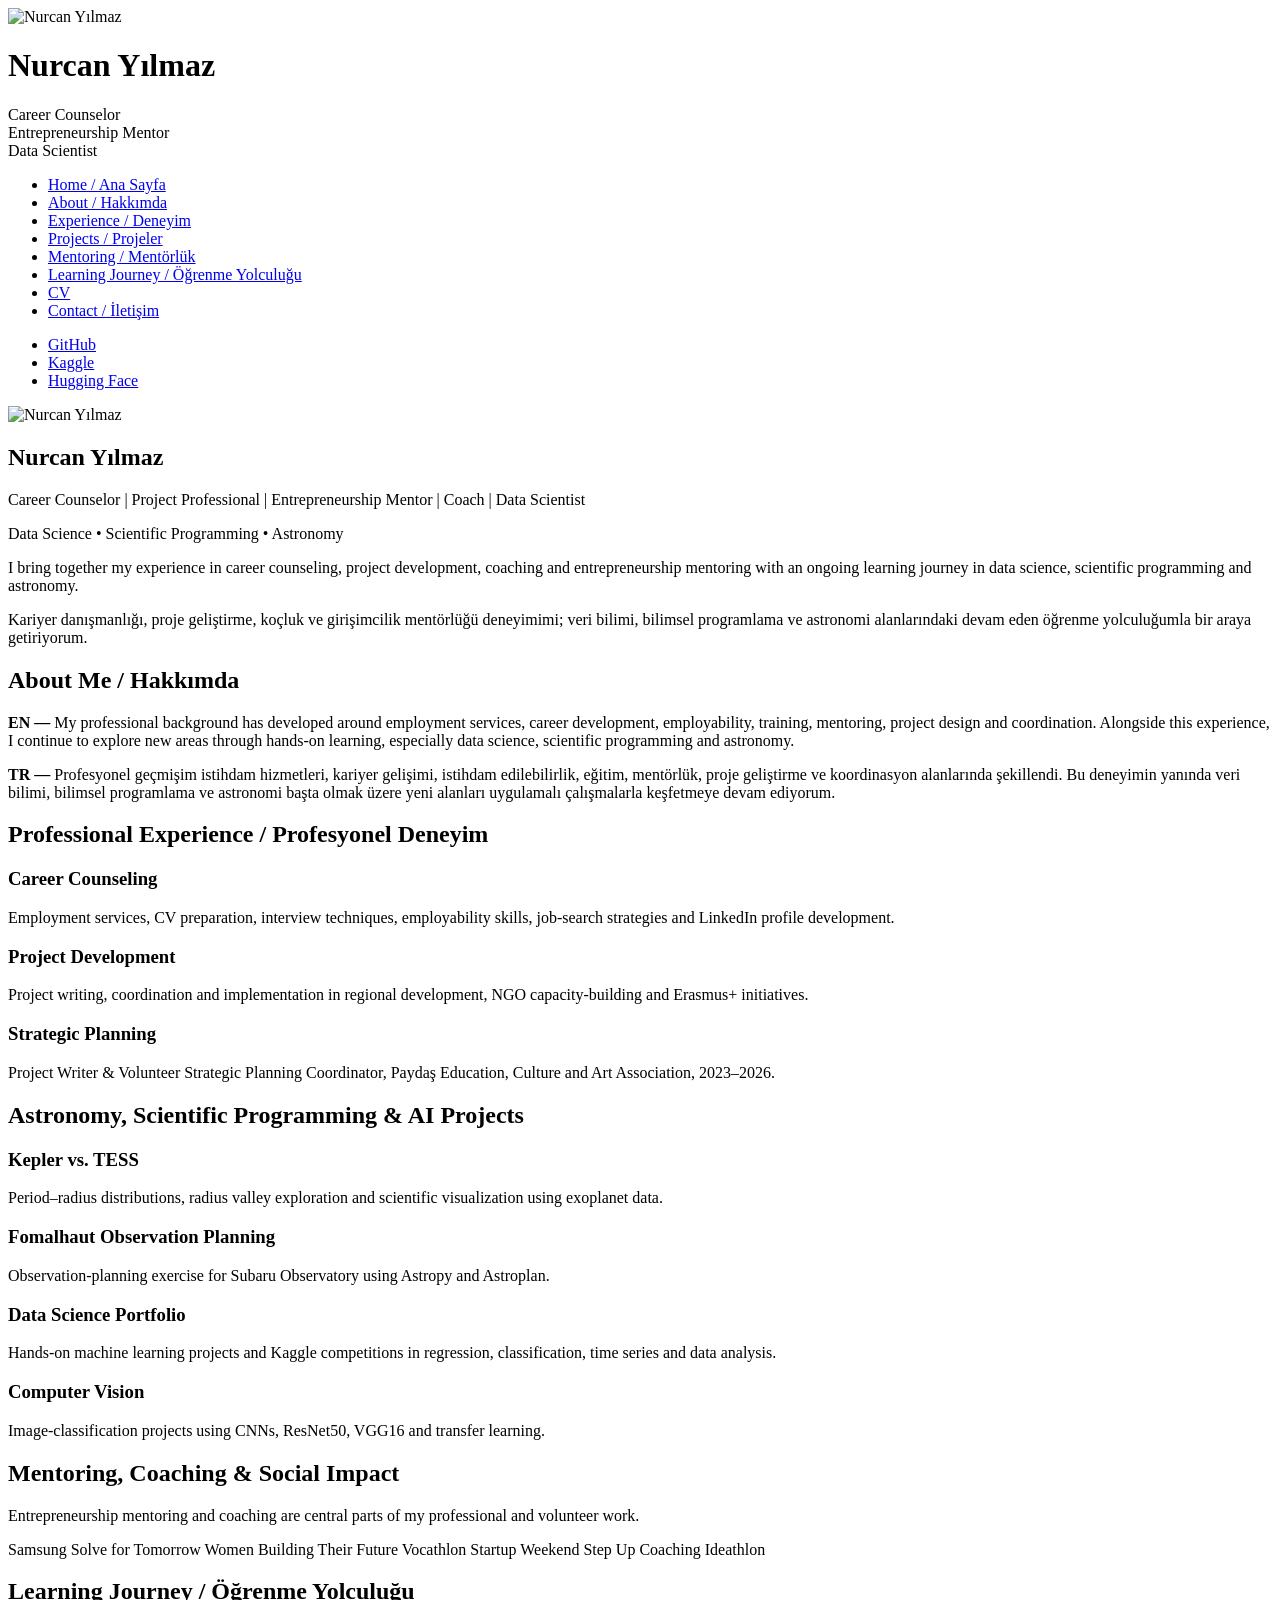
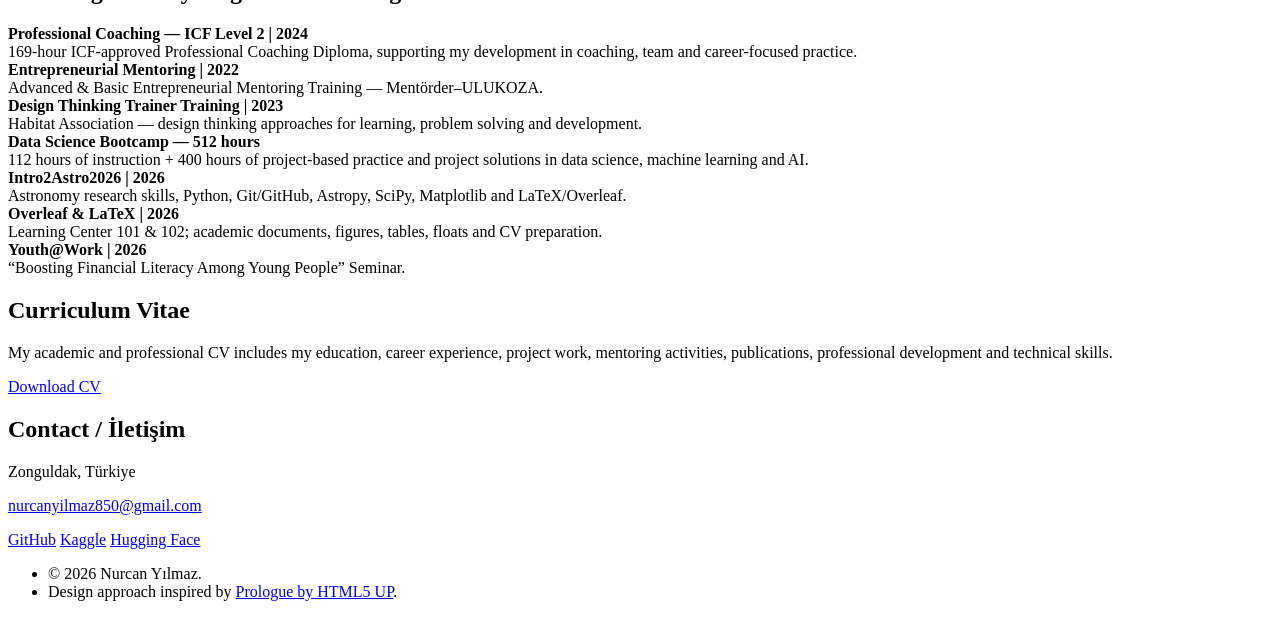
==== index.html @ 448220be "Add files via upload Add personal website" ====
<!DOCTYPE HTML>
<html lang="tr">
<head>
    <title>Nurcan Yılmaz | Personal Website</title>
    <meta charset="utf-8" />
    <meta name="viewport" content="width=device-width, initial-scale=1, user-scalable=no" />
    <meta name="description" content="Nurcan Yılmaz - Career Counselor, Project Professional, Entrepreneurship Mentor, Coach, Data Science and Astronomy Learning Journey" />
    <link rel="stylesheet" href="assets/main.css" />
</head>
<body>
<div id="header">
    <div class="top">
        <div id="logo">
            <span class="image avatar48"><img src="assets/profile.png" alt="Nurcan Yılmaz" /></span>
            <h1 id="title">Nurcan Yılmaz</h1>
            <p>Career Counselor<br/>Entrepreneurship Mentor<br/>Data Scientist</p>
        </div>
        <nav id="nav">
            <ul>
                <li><a href="#top">Home / Ana Sayfa</a></li>
                <li><a href="#about">About / Hakkımda</a></li>
                <li><a href="#experience">Experience / Deneyim</a></li>
                <li><a href="#projects">Projects / Projeler</a></li>
                <li><a href="#mentoring">Mentoring / Mentörlük</a></li>
                <li><a href="#learning">Learning Journey / Öğrenme Yolculuğu</a></li>
                <li><a href="#cv">CV</a></li>
                <li><a href="#contact">Contact / İletişim</a></li>
            </ul>
        </nav>
    </div>
    <div class="bottom">
        <ul class="icons">
            <li><a href="https://github.com/nurcanyilmaz850-lgtm" target="_blank">GitHub</a></li>
            <li><a href="https://www.kaggle.com/nurcanylmaz" target="_blank">Kaggle</a></li>
            <li><a href="https://huggingface.co/nurcany" target="_blank">Hugging Face</a></li>
        </ul>
    </div>
</div>

<div id="main">
    <section id="top" class="one dark cover">
        <div class="container hero">
            <img class="hero-photo" src="assets/profile.png" alt="Nurcan Yılmaz" />
            <header>
                <h2 class="alt">Nurcan Yılmaz</h2>
                <p class="role">Career Counselor | Project Professional | Entrepreneurship Mentor | Coach | Data Scientist</p>
                <p class="learning-line">Data Science • Scientific Programming • Astronomy</p>
                <p class="intro-en">
                    I bring together my experience in career counseling, project development, coaching and entrepreneurship mentoring
                    with an ongoing learning journey in data science, scientific programming and astronomy.
                </p>
                <p class="intro-tr">
                    Kariyer danışmanlığı, proje geliştirme, koçluk ve girişimcilik mentörlüğü deneyimimi; veri bilimi,
                    bilimsel programlama ve astronomi alanlarındaki devam eden öğrenme yolculuğumla bir araya getiriyorum.
                </p>
            </header>
        </div>
    </section>

    <section id="about" class="two">
        <div class="container">
            <header><h2>About Me / Hakkımda</h2></header>
            <p><strong>EN —</strong> My professional background has developed around employment services, career development,
            employability, training, mentoring, project design and coordination. Alongside this experience, I continue to explore
            new areas through hands-on learning, especially data science, scientific programming and astronomy.</p>
            <p><strong>TR —</strong> Profesyonel geçmişim istihdam hizmetleri, kariyer gelişimi, istihdam edilebilirlik,
            eğitim, mentörlük, proje geliştirme ve koordinasyon alanlarında şekillendi. Bu deneyimin yanında veri bilimi,
            bilimsel programlama ve astronomi başta olmak üzere yeni alanları uygulamalı çalışmalarla keşfetmeye devam ediyorum.</p>
        </div>
    </section>

    <section id="experience" class="three">
        <div class="container">
            <header><h2>Professional Experience / Profesyonel Deneyim</h2></header>
            <div class="grid">
                <article class="card">
                    <h3>Career Counseling</h3>
                    <p>Employment services, CV preparation, interview techniques, employability skills, job-search strategies and LinkedIn profile development.</p>
                </article>
                <article class="card">
                    <h3>Project Development</h3>
                    <p>Project writing, coordination and implementation in regional development, NGO capacity-building and Erasmus+ initiatives.</p>
                </article>
                <article class="card">
                    <h3>Strategic Planning</h3>
                    <p>Project Writer & Volunteer Strategic Planning Coordinator, Paydaş Education, Culture and Art Association, 2023–2026.</p>
                </article>
            </div>
        </div>
    </section>

    <section id="projects" class="two">
        <div class="container">
            <header><h2>Astronomy, Scientific Programming & AI Projects</h2></header>
            <div class="grid">
                <article class="card">
                    <h3>Kepler vs. TESS</h3>
                    <p>Period–radius distributions, radius valley exploration and scientific visualization using exoplanet data.</p>
                </article>
                <article class="card">
                    <h3>Fomalhaut Observation Planning</h3>
                    <p>Observation-planning exercise for Subaru Observatory using Astropy and Astroplan.</p>
                </article>
                <article class="card">
                    <h3>Data Science Portfolio</h3>
                    <p>Hands-on machine learning projects and Kaggle competitions in regression, classification, time series and data analysis.</p>
                </article>
                <article class="card">
                    <h3>Computer Vision</h3>
                    <p>Image-classification projects using CNNs, ResNet50, VGG16 and transfer learning.</p>
                </article>
            </div>
        </div>
    </section>

    <section id="mentoring" class="three">
        <div class="container">
            <header><h2>Mentoring, Coaching & Social Impact</h2></header>
            <p>Entrepreneurship mentoring and coaching are central parts of my professional and volunteer work.</p>
            <div class="tags">
                <span>Samsung Solve for Tomorrow</span>
                <span>Women Building Their Future</span>
                <span>Vocathlon</span>
                <span>Startup Weekend</span>
                <span>Step Up Coaching</span>
                <span>Ideathlon</span>
            </div>
        </div>
    </section>

    <section id="learning" class="two">
        <div class="container">
            <header><h2>Learning Journey / Öğrenme Yolculuğu</h2></header>
            <div class="timeline">
                <div><strong>Professional Coaching — ICF Level 2 | 2024</strong><br/>
                169-hour ICF-approved Professional Coaching Diploma, supporting my development in coaching, team and career-focused practice.</div>

                <div><strong>Entrepreneurial Mentoring | 2022</strong><br/>
                Advanced & Basic Entrepreneurial Mentoring Training — Mentörder–ULUKOZA.</div>

                <div><strong>Design Thinking Trainer Training | 2023</strong><br/>
                Habitat Association — design thinking approaches for learning, problem solving and development.</div>

                <div><strong>Data Science Bootcamp — 512 hours</strong><br/>
                112 hours of instruction + 400 hours of project-based practice and project solutions in data science, machine learning and AI.</div>

                <div><strong>Intro2Astro2026 | 2026</strong><br/>
                Astronomy research skills, Python, Git/GitHub, Astropy, SciPy, Matplotlib and LaTeX/Overleaf.</div>

                <div><strong>Overleaf & LaTeX | 2026</strong><br/>
                Learning Center 101 & 102; academic documents, figures, tables, floats and CV preparation.</div>

                <div><strong>Youth@Work | 2026</strong><br/>
                “Boosting Financial Literacy Among Young People” Seminar.</div>
            </div>
        </div>
    </section>

    <section id="cv" class="three">
        <div class="container">
            <header><h2>Curriculum Vitae</h2></header>
            <p>My academic and professional CV includes my education, career experience, project work, mentoring activities,
            publications, professional development and technical skills.</p>
            <a class="button" href="cv/Nurcan_Yilmaz_Academic_CV.docx" download>Download CV</a>
        </div>
    </section>

    <section id="contact" class="four">
        <div class="container">
            <header><h2>Contact / İletişim</h2></header>
            <p>Zonguldak, Türkiye</p>
            <p><a href="mailto:nurcanyilmaz850@gmail.com">nurcanyilmaz850@gmail.com</a></p>
            <div class="contact-links">
                <a href="https://github.com/nurcanyilmaz850-lgtm" target="_blank">GitHub</a>
                <a href="https://www.kaggle.com/nurcanylmaz" target="_blank">Kaggle</a>
                <a href="https://huggingface.co/nurcany" target="_blank">Hugging Face</a>
            </div>
        </div>
    </section>
</div>

<div id="footer">
    <ul class="copyright">
        <li>&copy; 2026 Nurcan Yılmaz.</li>
        <li>Design approach inspired by <a href="https://html5up.net/prologue" target="_blank">Prologue by HTML5 UP</a>.</li>
    </ul>
</div>
</body>
</html>
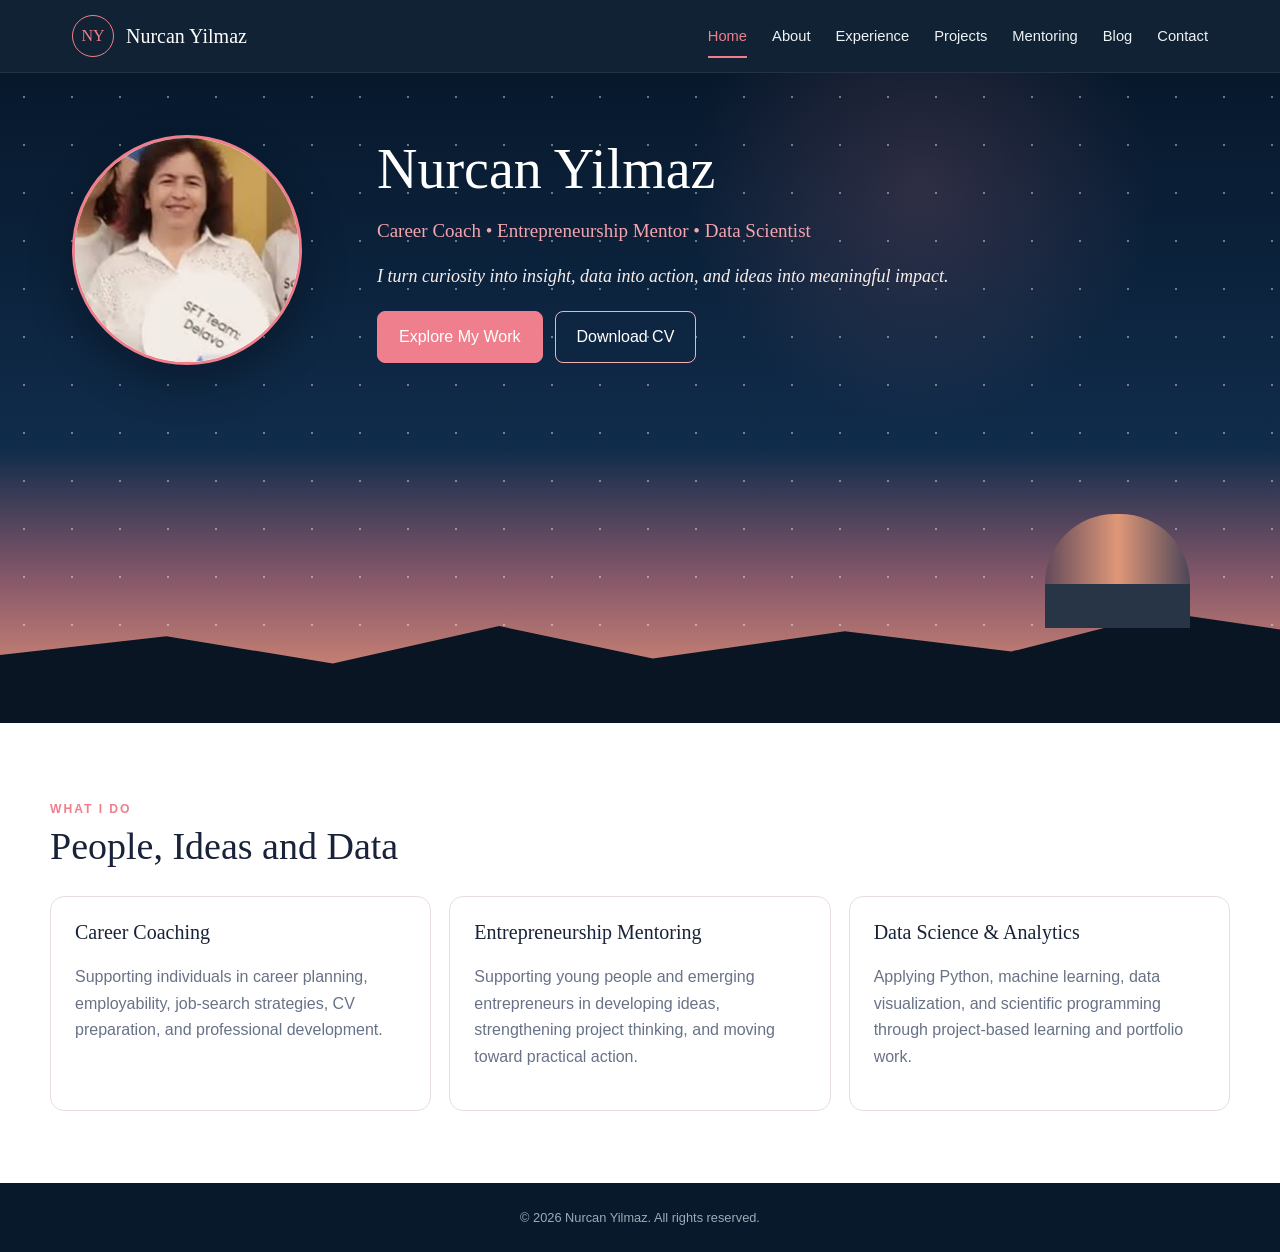
==== commit b3103823: "Add files via upload" ====
--- a/index.html
+++ b/index.html
@@ -1,189 +1,23 @@
-<!DOCTYPE HTML>
-<html lang="tr">
-<head>
-    <title>Nurcan Yılmaz | Personal Website</title>
-    <meta charset="utf-8" />
-    <meta name="viewport" content="width=device-width, initial-scale=1, user-scalable=no" />
-    <meta name="description" content="Nurcan Yılmaz - Career Counselor, Project Professional, Entrepreneurship Mentor, Coach, Data Science and Astronomy Learning Journey" />
-    <link rel="stylesheet" href="assets/main.css" />
-</head>
-<body>
-<div id="header">
-    <div class="top">
-        <div id="logo">
-            <span class="image avatar48"><img src="assets/profile.png" alt="Nurcan Yılmaz" /></span>
-            <h1 id="title">Nurcan Yılmaz</h1>
-            <p>Career Counselor<br/>Entrepreneurship Mentor<br/>Data Scientist</p>
-        </div>
-        <nav id="nav">
-            <ul>
-                <li><a href="#top">Home / Ana Sayfa</a></li>
-                <li><a href="#about">About / Hakkımda</a></li>
-                <li><a href="#experience">Experience / Deneyim</a></li>
-                <li><a href="#projects">Projects / Projeler</a></li>
-                <li><a href="#mentoring">Mentoring / Mentörlük</a></li>
-                <li><a href="#learning">Learning Journey / Öğrenme Yolculuğu</a></li>
-                <li><a href="#cv">CV</a></li>
-                <li><a href="#contact">Contact / İletişim</a></li>
-            </ul>
-        </nav>
-    </div>
-    <div class="bottom">
-        <ul class="icons">
-            <li><a href="https://github.com/nurcanyilmaz850-lgtm" target="_blank">GitHub</a></li>
-            <li><a href="https://www.kaggle.com/nurcanylmaz" target="_blank">Kaggle</a></li>
-            <li><a href="https://huggingface.co/nurcany" target="_blank">Hugging Face</a></li>
-        </ul>
-    </div>
-</div>
+<!doctype html><html lang="en"><head><meta charset="utf-8"><meta name="viewport" content="width=device-width,initial-scale=1"><title>Home | Nurcan Yilmaz</title><link rel="stylesheet" href="assets/style.css"></head><body>
+<header class="site-header"><div class="navbar">
+<a class="brand" href="index.html"><span class="monogram">NY</span><span>Nurcan Yilmaz</span></a>
+<nav class="navlinks">
+<a class="active" href="index.html">Home</a>
+<a class="" href="about.html">About</a>
+<a class="" href="experience.html">Experience</a>
+<a class="" href="projects.html">Projects</a>
+<a class="" href="mentoring.html">Mentoring</a>
+<a class="" href="blog.html">Blog</a>
+<a class="" href="contact.html">Contact</a>
+</nav></div></header>
 
-<div id="main">
-    <section id="top" class="one dark cover">
-        <div class="container hero">
-            <img class="hero-photo" src="assets/profile.png" alt="Nurcan Yılmaz" />
-            <header>
-                <h2 class="alt">Nurcan Yılmaz</h2>
-                <p class="role">Career Counselor | Project Professional | Entrepreneurship Mentor | Coach | Data Scientist</p>
-                <p class="learning-line">Data Science • Scientific Programming • Astronomy</p>
-                <p class="intro-en">
-                    I bring together my experience in career counseling, project development, coaching and entrepreneurship mentoring
-                    with an ongoing learning journey in data science, scientific programming and astronomy.
-                </p>
-                <p class="intro-tr">
-                    Kariyer danışmanlığı, proje geliştirme, koçluk ve girişimcilik mentörlüğü deneyimimi; veri bilimi,
-                    bilimsel programlama ve astronomi alanlarındaki devam eden öğrenme yolculuğumla bir araya getiriyorum.
-                </p>
-            </header>
-        </div>
-    </section>
-
-    <section id="about" class="two">
-        <div class="container">
-            <header><h2>About Me / Hakkımda</h2></header>
-            <p><strong>EN —</strong> My professional background has developed around employment services, career development,
-            employability, training, mentoring, project design and coordination. Alongside this experience, I continue to explore
-            new areas through hands-on learning, especially data science, scientific programming and astronomy.</p>
-            <p><strong>TR —</strong> Profesyonel geçmişim istihdam hizmetleri, kariyer gelişimi, istihdam edilebilirlik,
-            eğitim, mentörlük, proje geliştirme ve koordinasyon alanlarında şekillendi. Bu deneyimin yanında veri bilimi,
-            bilimsel programlama ve astronomi başta olmak üzere yeni alanları uygulamalı çalışmalarla keşfetmeye devam ediyorum.</p>
-        </div>
-    </section>
-
-    <section id="experience" class="three">
-        <div class="container">
-            <header><h2>Professional Experience / Profesyonel Deneyim</h2></header>
-            <div class="grid">
-                <article class="card">
-                    <h3>Career Counseling</h3>
-                    <p>Employment services, CV preparation, interview techniques, employability skills, job-search strategies and LinkedIn profile development.</p>
-                </article>
-                <article class="card">
-                    <h3>Project Development</h3>
-                    <p>Project writing, coordination and implementation in regional development, NGO capacity-building and Erasmus+ initiatives.</p>
-                </article>
-                <article class="card">
-                    <h3>Strategic Planning</h3>
-                    <p>Project Writer & Volunteer Strategic Planning Coordinator, Paydaş Education, Culture and Art Association, 2023–2026.</p>
-                </article>
-            </div>
-        </div>
-    </section>
-
-    <section id="projects" class="two">
-        <div class="container">
-            <header><h2>Astronomy, Scientific Programming & AI Projects</h2></header>
-            <div class="grid">
-                <article class="card">
-                    <h3>Kepler vs. TESS</h3>
-                    <p>Period–radius distributions, radius valley exploration and scientific visualization using exoplanet data.</p>
-                </article>
-                <article class="card">
-                    <h3>Fomalhaut Observation Planning</h3>
-                    <p>Observation-planning exercise for Subaru Observatory using Astropy and Astroplan.</p>
-                </article>
-                <article class="card">
-                    <h3>Data Science Portfolio</h3>
-                    <p>Hands-on machine learning projects and Kaggle competitions in regression, classification, time series and data analysis.</p>
-                </article>
-                <article class="card">
-                    <h3>Computer Vision</h3>
-                    <p>Image-classification projects using CNNs, ResNet50, VGG16 and transfer learning.</p>
-                </article>
-            </div>
-        </div>
-    </section>
-
-    <section id="mentoring" class="three">
-        <div class="container">
-            <header><h2>Mentoring, Coaching & Social Impact</h2></header>
-            <p>Entrepreneurship mentoring and coaching are central parts of my professional and volunteer work.</p>
-            <div class="tags">
-                <span>Samsung Solve for Tomorrow</span>
-                <span>Women Building Their Future</span>
-                <span>Vocathlon</span>
-                <span>Startup Weekend</span>
-                <span>Step Up Coaching</span>
-                <span>Ideathlon</span>
-            </div>
-        </div>
-    </section>
-
-    <section id="learning" class="two">
-        <div class="container">
-            <header><h2>Learning Journey / Öğrenme Yolculuğu</h2></header>
-            <div class="timeline">
-                <div><strong>Professional Coaching — ICF Level 2 | 2024</strong><br/>
-                169-hour ICF-approved Professional Coaching Diploma, supporting my development in coaching, team and career-focused practice.</div>
-
-                <div><strong>Entrepreneurial Mentoring | 2022</strong><br/>
-                Advanced & Basic Entrepreneurial Mentoring Training — Mentörder–ULUKOZA.</div>
-
-                <div><strong>Design Thinking Trainer Training | 2023</strong><br/>
-                Habitat Association — design thinking approaches for learning, problem solving and development.</div>
-
-                <div><strong>Data Science Bootcamp — 512 hours</strong><br/>
-                112 hours of instruction + 400 hours of project-based practice and project solutions in data science, machine learning and AI.</div>
-
-                <div><strong>Intro2Astro2026 | 2026</strong><br/>
-                Astronomy research skills, Python, Git/GitHub, Astropy, SciPy, Matplotlib and LaTeX/Overleaf.</div>
-
-                <div><strong>Overleaf & LaTeX | 2026</strong><br/>
-                Learning Center 101 & 102; academic documents, figures, tables, floats and CV preparation.</div>
-
-                <div><strong>Youth@Work | 2026</strong><br/>
-                “Boosting Financial Literacy Among Young People” Seminar.</div>
-            </div>
-        </div>
-    </section>
-
-    <section id="cv" class="three">
-        <div class="container">
-            <header><h2>Curriculum Vitae</h2></header>
-            <p>My academic and professional CV includes my education, career experience, project work, mentoring activities,
-            publications, professional development and technical skills.</p>
-            <a class="button" href="cv/Nurcan_Yilmaz_Academic_CV.docx" download>Download CV</a>
-        </div>
-    </section>
-
-    <section id="contact" class="four">
-        <div class="container">
-            <header><h2>Contact / İletişim</h2></header>
-            <p>Zonguldak, Türkiye</p>
-            <p><a href="mailto:nurcanyilmaz850@gmail.com">nurcanyilmaz850@gmail.com</a></p>
-            <div class="contact-links">
-                <a href="https://github.com/nurcanyilmaz850-lgtm" target="_blank">GitHub</a>
-                <a href="https://www.kaggle.com/nurcanylmaz" target="_blank">Kaggle</a>
-                <a href="https://huggingface.co/nurcany" target="_blank">Hugging Face</a>
-            </div>
-        </div>
-    </section>
-</div>
-
-<div id="footer">
-    <ul class="copyright">
-        <li>&copy; 2026 Nurcan Yılmaz.</li>
-        <li>Design approach inspired by <a href="https://html5up.net/prologue" target="_blank">Prologue by HTML5 UP</a>.</li>
-    </ul>
-</div>
-</body>
-</html>
+<section class="hero"><div class="observatory"><div class="dome"></div><div class="obsbase"></div></div>
+<div class="hero-inner"><img src="assets/profile.jpg" alt="Nurcan Yilmaz" class="profile">
+<div class="hero-copy"><h1>Nurcan Yilmaz</h1><p class="roles">Career Coach • Entrepreneurship Mentor • Data Scientist</p>
+<p class="tagline">I turn curiosity into insight, data into action, and ideas into meaningful impact.</p>
+<div class="buttons"><a class="btn primary" href="projects.html">Explore My Work</a><a class="btn" href="cv/Nurcan_Yilmaz_Academic_CV.docx">Download CV</a></div></div></div></section>
+<section class="section white"><div class="container"><span class="kicker">What I Do</span><h2>People, Ideas and Data</h2>
+<div class="cards"><article class="card"><h3>Career Coaching</h3><p>Supporting individuals in career planning, employability, job-search strategies, CV preparation, and professional development.</p></article>
+<article class="card"><h3>Entrepreneurship Mentoring</h3><p>Supporting young people and emerging entrepreneurs in developing ideas, strengthening project thinking, and moving toward practical action.</p></article>
+<article class="card"><h3>Data Science & Analytics</h3><p>Applying Python, machine learning, data visualization, and scientific programming through project-based learning and portfolio work.</p></article></div></div></section>
+<footer class="footer">© 2026 Nurcan Yilmaz. All rights reserved.</footer></body></html>
--- a/assets/style.css
+++ b/assets/style.css
@@ -0,0 +1,60 @@
+
+:root{
+  --navy:#07192b; --navy2:#0e2b48; --rose:#ef7f8d; --rose2:#f6a4ad;
+  --ink:#182238; --muted:#687287; --paper:#fffdf9; --soft:#f7f3f3; --line:#e8dddf;
+}
+*{box-sizing:border-box}
+html{scroll-behavior:smooth}
+body{margin:0;font-family:Arial,Helvetica,sans-serif;background:var(--paper);color:var(--ink);line-height:1.65}
+a{text-decoration:none;color:inherit}
+.site-header{
+  position:sticky;top:0;z-index:50;background:rgba(7,25,43,.96);backdrop-filter:blur(10px);
+  color:#fff;border-bottom:1px solid rgba(255,255,255,.08)
+}
+.navbar{max-width:1180px;margin:auto;height:72px;display:flex;align-items:center;justify-content:space-between;padding:0 22px}
+.brand{display:flex;align-items:center;gap:12px;font-family:Georgia,serif;font-size:1.25rem}
+.monogram{width:42px;height:42px;border:1.5px solid var(--rose);border-radius:50%;display:grid;place-items:center;color:var(--rose);font-size:1rem}
+.navlinks{display:flex;gap:25px;align-items:center}
+.navlinks a{font-size:.92rem;color:#eef3f7;position:relative;padding:25px 0}
+.navlinks a.active,.navlinks a:hover{color:var(--rose)}
+.navlinks a.active::after,.navlinks a:hover::after{content:"";position:absolute;left:0;right:0;bottom:15px;height:2px;background:var(--rose)}
+.hero{
+  min-height:650px;position:relative;overflow:hidden;color:#fff;
+  background:
+    radial-gradient(circle at 72% 18%,rgba(239,127,141,.16),transparent 22%),
+    linear-gradient(180deg,#07182c 0%,#102c4b 58%,#87586a 78%,#ef9a79 100%);
+}
+.hero::before{content:"";position:absolute;inset:0;background-image:radial-gradient(#fff 1px,transparent 1px);background-size:48px 48px;opacity:.4}
+.hero::after{
+  content:"";position:absolute;left:0;right:0;bottom:0;height:170px;background:#0a1524;
+  clip-path:polygon(0 60%,13% 49%,26% 65%,39% 43%,51% 62%,66% 46%,79% 58%,91% 35%,100% 45%,100% 100%,0 100%)
+}
+.hero-inner{position:relative;z-index:3;max-width:1180px;margin:auto;padding:62px 22px 125px;display:grid;grid-template-columns:260px 1fr;gap:45px;align-items:center}
+.profile{width:230px;height:230px;object-fit:cover;object-position:center 30%;border-radius:50%;border:3px solid var(--rose);background:#fff;box-shadow:0 16px 45px rgba(0,0,0,.32)}
+.hero-copy h1{font:56px Georgia,serif;margin:0 0 8px}
+.roles{color:var(--rose2);font:19px Georgia,serif}
+.tagline{font:italic 18px Georgia,serif;color:#f8efeb;max-width:680px;margin:24px 0}
+.buttons{display:flex;gap:12px;flex-wrap:wrap}.btn{padding:12px 21px;border-radius:8px;border:1px solid #f5b0b7;color:#fff;display:inline-block}.btn.primary{background:var(--rose);border-color:var(--rose)}
+.observatory{position:absolute;right:7%;bottom:95px;width:145px;z-index:2}
+.dome{height:70px;border-radius:75px 75px 0 0;background:linear-gradient(90deg,#63495a,#df9878,#4e4658)}
+.obsbase{height:44px;background:#283547}
+.section{padding:72px 22px}
+.container{max-width:1180px;margin:auto}
+.section.soft{background:var(--soft)} .section.white{background:#fff}
+.kicker{color:var(--rose);font-size:.76rem;font-weight:700;letter-spacing:.16em;text-transform:uppercase}
+.section h2{font:38px Georgia,serif;margin:3px 0 28px}
+.two{display:grid;grid-template-columns:1.25fr .75fr;gap:42px}
+.quote{background:#fff1f2;border-left:4px solid var(--rose);padding:28px;font:18px Georgia,serif;color:#596477}
+.cards{display:grid;grid-template-columns:repeat(3,1fr);gap:18px}
+.card{background:#fff;border:1px solid var(--line);border-radius:14px;padding:24px}
+.card h3{font:20px Georgia,serif;margin-top:0}.card p{color:var(--muted)}
+.timeline{display:grid;gap:14px}.timeline-item{background:#fff;border-left:4px solid var(--rose);padding:20px 22px;border-radius:9px}.date{color:var(--rose);font-size:.78rem;font-weight:700}
+.tags{display:flex;flex-wrap:wrap;gap:10px}.tags span{background:#fff;border:1px solid var(--line);border-radius:999px;padding:10px 14px}
+.blog-grid{display:grid;grid-template-columns:repeat(2,1fr);gap:18px}
+.post{background:#fff;border:1px solid var(--line);border-radius:14px;overflow:hidden}
+.post-image{height:155px;background:linear-gradient(135deg,var(--navy2),var(--rose))}
+.post-body{padding:20px}.post h3{font:20px Georgia,serif;margin:4px 0}.post p{color:var(--muted)}.draft{font-size:.7rem;color:var(--rose);font-weight:700;letter-spacing:.1em;text-transform:uppercase}
+.contact-grid{display:grid;grid-template-columns:repeat(2,1fr);gap:14px;max-width:780px}.contact-grid a{background:#fff;border:1px solid var(--line);border-radius:10px;padding:16px}
+.footer{background:var(--navy);color:#9dabb8;text-align:center;padding:24px;font-size:.8rem}
+@media(max-width:900px){.navlinks{gap:14px}.hero-inner{grid-template-columns:1fr;text-align:center}.profile{margin:auto}.tagline{margin:24px auto}.buttons{justify-content:center}.two{grid-template-columns:1fr}.cards{grid-template-columns:1fr 1fr}}
+@media(max-width:650px){.navbar{height:auto;align-items:flex-start;padding-top:14px;padding-bottom:14px}.navlinks{flex-wrap:wrap;justify-content:flex-end}.navlinks a{padding:8px 0}.navlinks a.active::after,.navlinks a:hover::after{bottom:0}.hero-copy h1{font-size:42px}.profile{width:185px;height:185px}.cards,.blog-grid,.contact-grid{grid-template-columns:1fr}}
